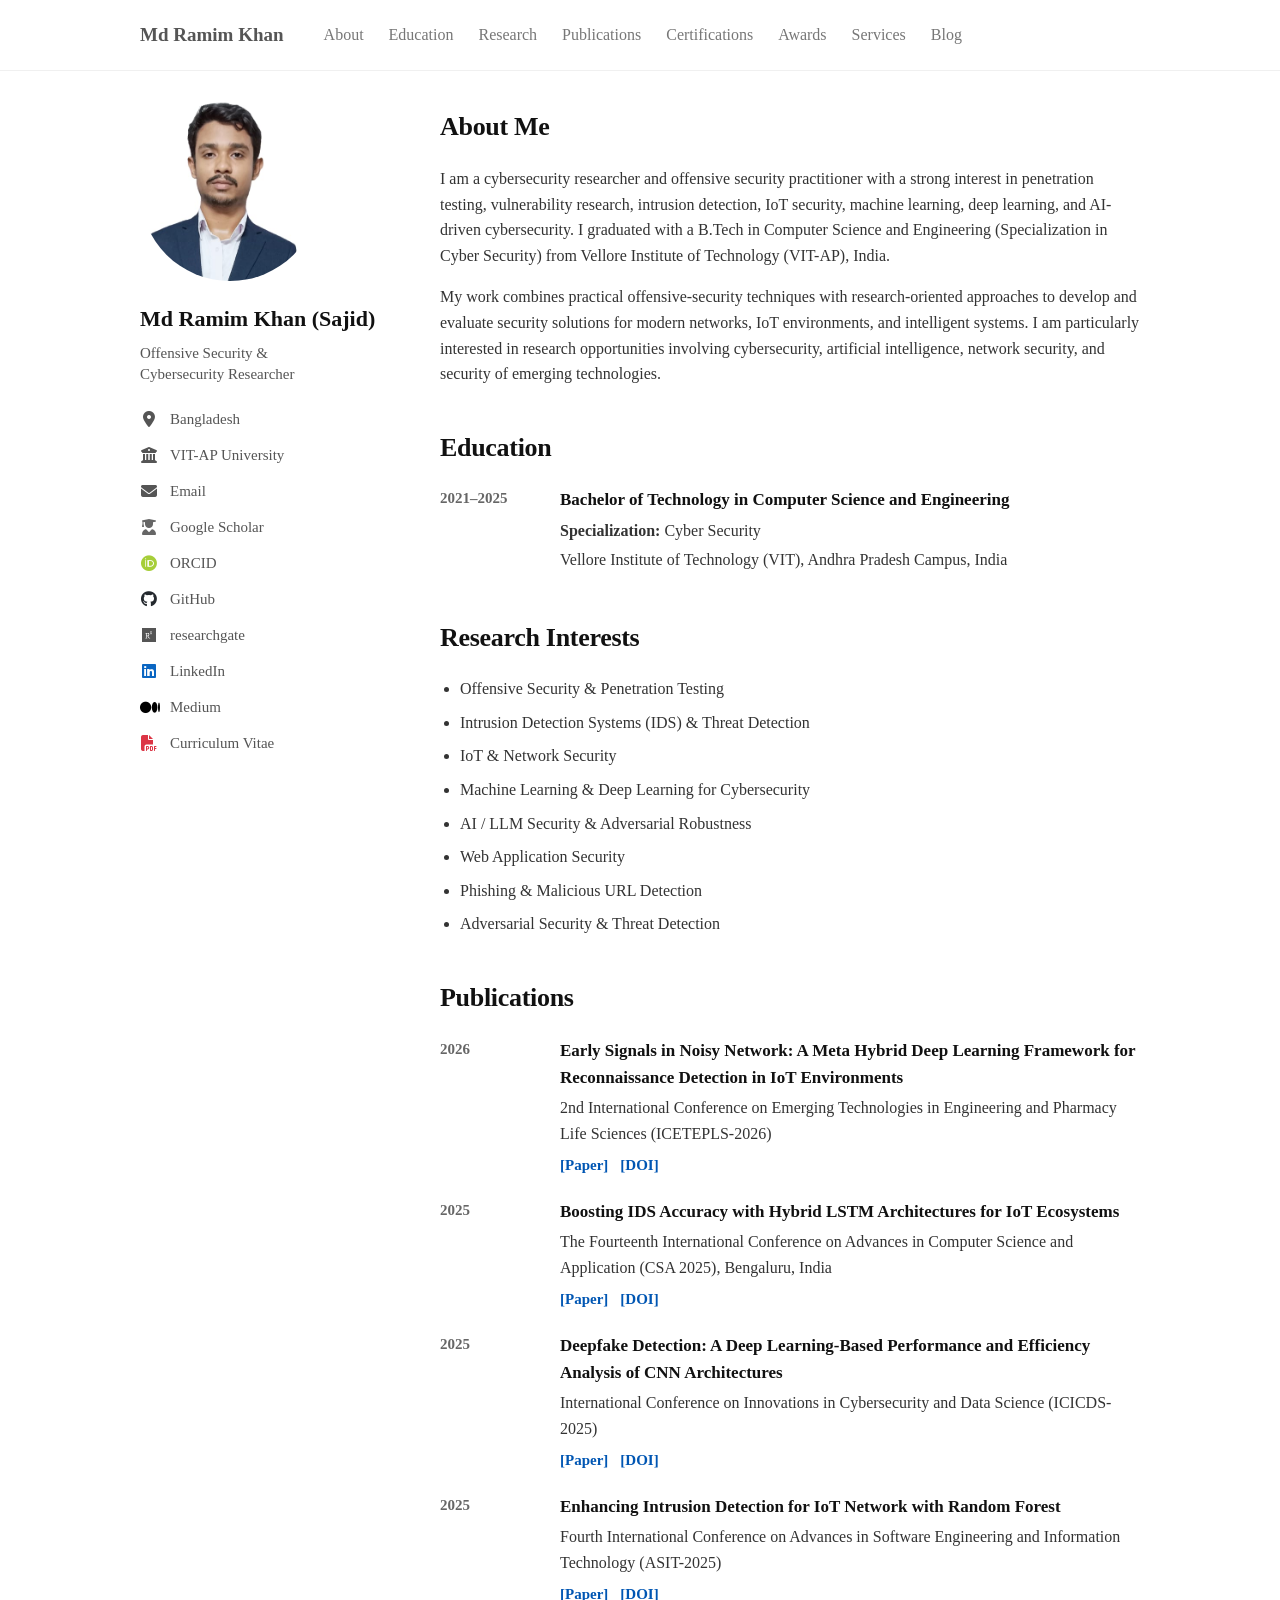
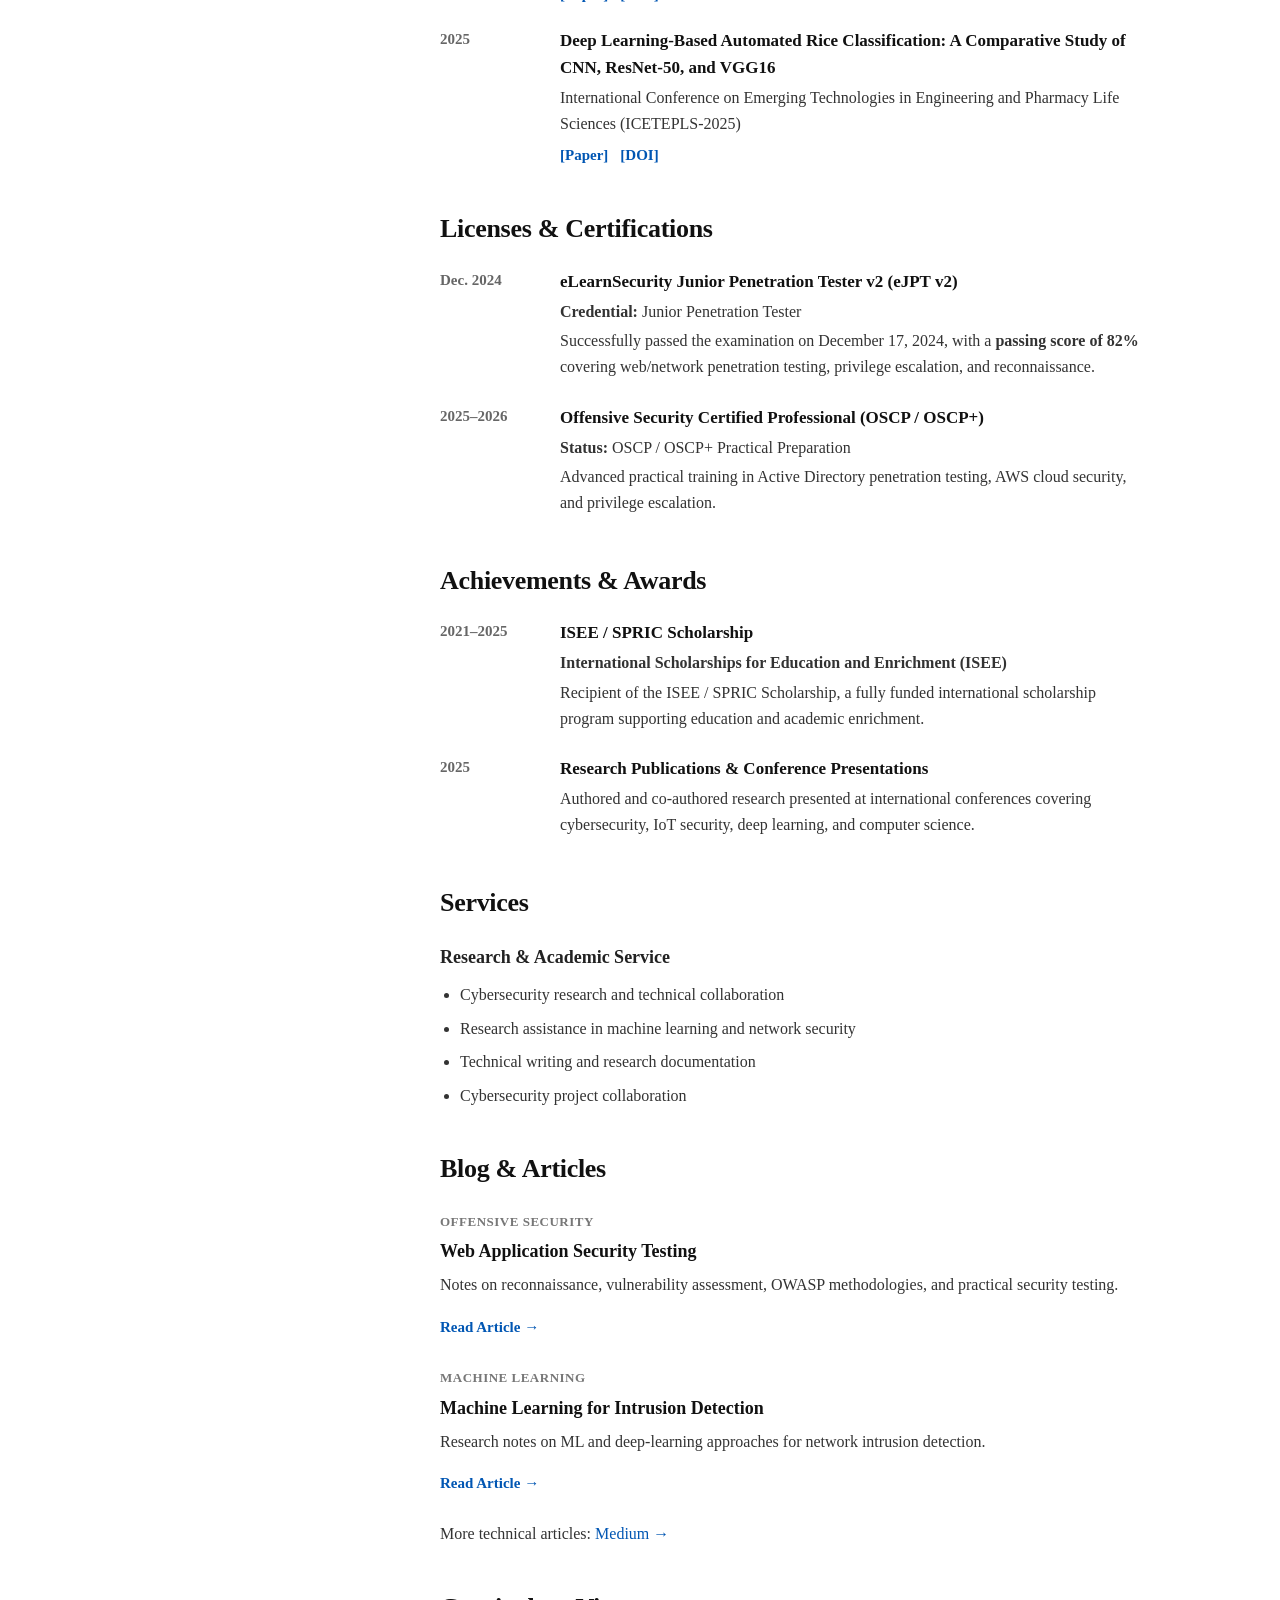
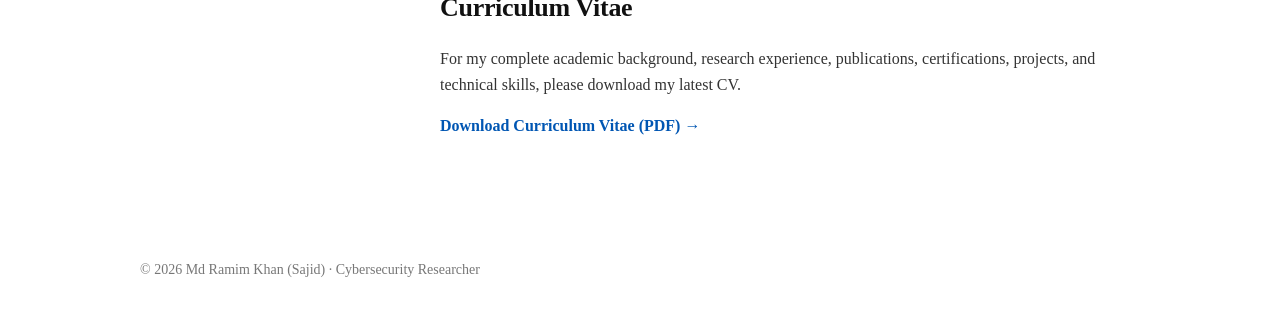
==== index.html @ a3989317 "Update index.html" ====
<!DOCTYPE html>
<html lang="en">
<head>
<meta charset="UTF-8">
<meta name="viewport" content="width=device-width, initial-scale=1.0">
<meta name="description" content="Academic portfolio of Md Ramim Khan (Sajid) - Cybersecurity and Offensive Security Researcher.">
<title>Md Ramim Khan | Cybersecurity Researcher</title>
<link rel="stylesheet" href="https://cdnjs.cloudflare.com/ajax/libs/font-awesome/6.5.2/css/all.min.css">
<link rel="stylesheet" href="styles.css">
</head>
<body>

<!-- Top Navigation Bar -->
<header class="topbar">
  <div class="nav-wrap">
    <a class="site-name" href="index.html">Md Ramim Khan</a>
    <nav>
      <a href="#about">About</a>
      <a href="#education">Education</a>
      <a href="#research">Research</a>
      <a href="#publications">Publications</a>
      <a href="#certifications">Certifications</a>
      <a href="#awards">Awards</a>
      <a href="#service">Services</a>
      <a href="blog.html">Blog</a>
    </nav>
  </div>
</header>

<div class="page-layout">

<!-- Left Sidebar / Profile Section -->
<aside class="sidebar">
  <img src="assets/profile.jpg" alt="Md Ramim Khan" class="profile-photo">
  <h2>Md Ramim Khan (Sajid)</h2>
  <p class="profile-title">Offensive Security &amp;<br>Cybersecurity Researcher</p>

  <div class="profile-links">
    <a href="https://maps.google.com/" target="_blank"><i class="fa-solid fa-location-dot"></i><span>Bangladesh</span></a>
    <a href="https://www.vitap.ac.in/" target="_blank"><i class="fa-solid fa-building-columns"></i><span>VIT-AP University</span></a>
    <a href="mailto:ramimkhanvit@gmail.com"><i class="fa-solid fa-envelope"></i><span>Email</span></a>
    <a href="https://scholar.google.com/citations?user=yuXn260AAAAJ&hl=en" target="_blank"><i class="fa-solid fa-user-graduate"></i><span>Google Scholar</span></a>
    <a href="https://orcid.org/" target="_blank"><i class="fa-brands fa-orcid"></i><span>ORCID</span></a>
    <a href="https://github.com/root-28" target="_blank"><i class="fa-brands fa-github"></i><span>GitHub</span></a>
    <a href="https://www.researchgate.net/" target="_blank"><i class="fa-brands fa-researchgate"></i><span>researchgate</span></a>
    <a href="https://www.linkedin.com/in/ramim-khan" target="_blank"><i class="fa-brands fa-linkedin"></i><span>LinkedIn</span></a>
    <a href="https://medium.com/@romimkhan5588" target="_blank"><i class="fa-brands fa-medium"></i><span>Medium</span></a>
    <a href="assets/CV.pdf" download><i class="fa-solid fa-file-pdf"></i><span>Curriculum Vitae</span></a>
  </div>
</aside>

<!-- Main Content Area -->
<main class="main-content">

<!-- About Section -->
<section id="about">
<h1>About Me</h1>
<p>I am a cybersecurity researcher and offensive security practitioner with a strong interest in penetration testing, vulnerability research, intrusion detection, IoT security, machine learning, deep learning, and AI-driven cybersecurity. I graduated with a B.Tech in Computer Science and Engineering (Specialization in Cyber Security) from Vellore Institute of Technology (VIT-AP), India.</p>

<p>My work combines practical offensive-security techniques with research-oriented approaches to develop and evaluate security solutions for modern networks, IoT environments, and intelligent systems. I am particularly interested in research opportunities involving cybersecurity, artificial intelligence, network security, and security of emerging technologies.</p>
</section>

<!-- Education Section -->
<section id="education">
<h1>Education</h1>
<article class="item-row">
  <div class="item-date">2021–2025</div>
  <div class="item-details">
    <h3>Bachelor of Technology in Computer Science and Engineering</h3>
    <p><strong>Specialization:</strong> Cyber Security</p>
    <p>Vellore Institute of Technology (VIT), Andhra Pradesh Campus, India</p>
  </div>
</article>
</section>

<!-- Research Interests Section -->
<section id="research">
<h1>Research Interests</h1>
<ul>
  <li>Offensive Security &amp; Penetration Testing</li>
  <li>Intrusion Detection Systems (IDS) &amp; Threat Detection</li>
  <li>IoT &amp; Network Security</li>
  <li>Machine Learning &amp; Deep Learning for Cybersecurity</li>
  <li>AI / LLM Security &amp; Adversarial Robustness</li>
  <li>Web Application Security</li>
  <li>Phishing &amp; Malicious URL Detection</li>
  <li>Adversarial Security &amp; Threat Detection</li>
</ul>
</section>

<!-- Publications Section -->
<section id="publications">
<h1>Publications</h1>

<article class="item-row">
  <div class="item-date">2026</div>
  <div class="item-details">
    <h3>Early Signals in Noisy Network: A Meta Hybrid Deep Learning Framework for Reconnaissance Detection in IoT Environments</h3>
    <p>2nd International Conference on Emerging Technologies in Engineering and Pharmacy Life Sciences (ICETEPLS-2026)</p>
    <div class="publication-links"><a href="#" target="_blank">[Paper]</a><a href="#" target="_blank">[DOI]</a></div>
  </div>
</article>

<article class="item-row">
  <div class="item-date">2025</div>
  <div class="item-details">
    <h3>Boosting IDS Accuracy with Hybrid LSTM Architectures for IoT Ecosystems</h3>
    <p>The Fourteenth International Conference on Advances in Computer Science and Application (CSA 2025), Bengaluru, India</p>
    <div class="publication-links"><a href="#" target="_blank">[Paper]</a><a href="#" target="_blank">[DOI]</a></div>
  </div>
</article>

<article class="item-row">
  <div class="item-date">2025</div>
  <div class="item-details">
    <h3>Deepfake Detection: A Deep Learning-Based Performance and Efficiency Analysis of CNN Architectures</h3>
    <p>International Conference on Innovations in Cybersecurity and Data Science (ICICDS-2025)</p>
    <div class="publication-links"><a href="#" target="_blank">[Paper]</a><a href="#" target="_blank">[DOI]</a></div>
  </div>
</article>

<article class="item-row">
  <div class="item-date">2025</div>
  <div class="item-details">
    <h3>Enhancing Intrusion Detection for IoT Network with Random Forest</h3>
    <p>Fourth International Conference on Advances in Software Engineering and Information Technology (ASIT-2025)</p>
    <div class="publication-links"><a href="#" target="_blank">[Paper]</a><a href="#" target="_blank">[DOI]</a></div>
  </div>
</article>

<article class="item-row">
  <div class="item-date">2025</div>
  <div class="item-details">
    <h3>Deep Learning-Based Automated Rice Classification: A Comparative Study of CNN, ResNet-50, and VGG16</h3>
    <p>International Conference on Emerging Technologies in Engineering and Pharmacy Life Sciences (ICETEPLS-2025)</p>
    <div class="publication-links"><a href="#" target="_blank">[Paper]</a><a href="#" target="_blank">[DOI]</a></div>
  </div>
</article>
</section>

<!-- Certifications Section -->
<section id="certifications">
<h1>Licenses &amp; Certifications</h1>

<article class="item-row">
  <div class="item-date">Dec. 2024</div>
  <div class="item-details">
    <h3>eLearnSecurity Junior Penetration Tester v2 (eJPT v2)</h3>
    <p><strong>Credential:</strong> Junior Penetration Tester</p>
    <p>Successfully passed the examination on December 17, 2024, with a <strong>passing score of 82%</strong> covering web/network penetration testing, privilege escalation, and reconnaissance.</p>
  </div>
</article>

<article class="item-row">
  <div class="item-date">2025–2026</div>
  <div class="item-details">
    <h3>Offensive Security Certified Professional (OSCP / OSCP+)</h3>
    <p><strong>Status:</strong> OSCP / OSCP+ Practical Preparation</p>
    <p>Advanced practical training in Active Directory penetration testing, AWS cloud security, and privilege escalation.</p>
  </div>
</article>
</section>

<!-- Awards & Achievements Section -->
<section id="awards">
<h1>Achievements &amp; Awards</h1>

<article class="item-row">
  <div class="item-date">2021–2025</div>
  <div class="item-details">
    <h3>ISEE / SPRIC Scholarship</h3>
    <p><strong>International Scholarships for Education and Enrichment (ISEE)</strong></p>
    <p>Recipient of the ISEE / SPRIC Scholarship, a fully funded international scholarship program supporting education and academic enrichment.</p>
  </div>
</article>

<article class="item-row">
  <div class="item-date">2025</div>
  <div class="item-details">
    <h3>Research Publications &amp; Conference Presentations</h3>
    <p>Authored and co-authored research presented at international conferences covering cybersecurity, IoT security, deep learning, and computer science.</p>
  </div>
</article>
</section>

<!-- Services Section -->
<section id="service">
<h1>Services</h1>
<h2 class="subheading">Research &amp; Academic Service</h2>
<ul>
  <li>Cybersecurity research and technical collaboration</li>
  <li>Research assistance in machine learning and network security</li>
  <li>Technical writing and research documentation</li>
  <li>Cybersecurity project collaboration</li>
</ul>
</section>

<!-- Blog Section -->
<section id="blog">
<h1>Blog &amp; Articles</h1>
<div class="blog-item">
  <span>OFFENSIVE SECURITY</span>
  <h3>Web Application Security Testing</h3>
  <p>Notes on reconnaissance, vulnerability assessment, OWASP methodologies, and practical security testing.</p>
  <a href="blog.html">Read Article →</a>
</div>
<div class="blog-item">
  <span>MACHINE LEARNING</span>
  <h3>Machine Learning for Intrusion Detection</h3>
  <p>Research notes on ML and deep-learning approaches for network intrusion detection.</p>
  <a href="blog.html">Read Article →</a>
</div>
<p style="margin-top: 10px;">More technical articles: <a href="https://medium.com/@romimkhan5588" target="_blank" style="color: #0056b3 !important;">Medium →</a></p>
</section>

<!-- CV Section -->
<section id="cv">
<h1>Curriculum Vitae</h1>
<p>For my complete academic background, research experience, publications, certifications, projects, and technical skills, please download my latest CV.</p>
<p><a href="assets/CV.pdf" download style="color: #0056b3 !important; font-weight: 700;">Download Curriculum Vitae (PDF) →</a></p>
</section>

</main>
</div>

<footer>© 2026 Md Ramim Khan (Sajid) · Cybersecurity Researcher</footer>

</body>
</html>
---- styles.css ----
* {
    box-sizing: border-box;
    margin: 0;
    padding: 0;
}

body {
    font-family: "Times New Roman", Times, serif;
    font-size: 16px;
    color: #222222;
    background-color: #ffffff;
    line-height: 1.6;
}

/* Remove underlines globally */
a, a:hover, a:visited, a:active {
    text-decoration: none !important;
}

/* Top Navigation Bar */
.topbar {
    background-color: #ffffff;
    position: sticky;
    top: 0;
    z-index: 1000;
    padding: 20px 0;
    border-bottom: 1px solid #f0f0f0;
}

.nav-wrap {
    max-width: 1050px;
    margin: 0 auto;
    padding: 0 25px;
    display: flex;
    align-items: center;
    gap: 40px;
}

.site-name {
    font-size: 19px;
    font-weight: 700;
    color: #555555 !important;
}

nav {
    display: flex;
    gap: 25px;
}

nav a {
    font-size: 16px;
    color: #777777 !important;
    transition: color 0.2s ease;
}

nav a:hover, nav a.active-nav {
    color: #111111 !important;
    font-weight: bold;
}

/* Main Page Layout */
.page-layout {
    max-width: 1050px;
    margin: 30px auto 60px auto;
    padding: 0 25px;
    display: grid;
    grid-template-columns: 240px 1fr;
    gap: 60px;
}

/* Sidebar / Profile Section */
.sidebar {
    display: flex;
    flex-direction: column;
    align-items: flex-start;
}

.profile-photo {
    width: 180px;
    height: 180px;
    border-radius: 50%;
    object-fit: cover;
    margin-bottom: 20px;
}

.sidebar h2 {
    font-size: 22px;
    font-weight: 700;
    color: #111111;
    margin-bottom: 6px;
}

.profile-title {
    font-size: 15px;
    color: #555555;
    line-height: 1.4;
    margin-bottom: 22px;
}

/* Left Sidebar Links with Icons */
.profile-links {
    display: flex;
    flex-direction: column;
    gap: 12px;
    width: 100%;
}

.profile-links a {
    font-size: 15px;
    display: flex;
    align-items: center;
    gap: 12px;
    color: #555555 !important;
    transition: color 0.2s ease;
}

.profile-links a:hover {
    color: #000000 !important;
}

.profile-links i {
    font-size: 16px;
    width: 18px;
    text-align: center;
}

/* Specific Icon Accent Colors */
.profile-links i.fa-location-dot,
.profile-links i.fa-building-columns,
.profile-links i.fa-envelope {
    color: #555555;
}

.profile-links i.fa-user-graduate {
    color: #666666;
}

.profile-links i.fa-orcid {
    color: #a6ce39;
}

.profile-links i.fa-github {
    color: #24292e;
}

.profile-links i.fa-facebook {
    color: #1877f2;
}

.profile-links i.fa-linkedin {
    color: #0a66c2;
}

.profile-links i.fa-medium {
    color: #000000;
}

.profile-links i.fa-file-pdf {
    color: #dc3545;
}

/* Main Content Area */
.main-content {
    padding-top: 5px;
}

.main-content section {
    margin-bottom: 40px;
}

p {
    color: #333333;
    margin-bottom: 16px;
    font-size: 16px;
}

h1 {
    font-size: 26px;
    font-weight: 700;
    color: #111111;
    margin-bottom: 18px;
    letter-spacing: -0.3px;
}

h2.subheading {
    font-size: 18px;
    font-weight: 700;
    color: #222222;
    margin: 20px 0 10px 0;
}

/* Bulleted Lists */
ul {
    list-style-type: disc;
    padding-left: 20px;
    margin-bottom: 20px;
}

li {
    color: #333333;
    margin-bottom: 8px;
    font-size: 16px;
}

/* Grid Items for Education, Publications, Awards, etc. */
.item-row {
    display: grid;
    grid-template-columns: 100px 1fr;
    gap: 20px;
    margin-bottom: 20px;
}

.item-date {
    font-size: 15px;
    font-weight: 700;
    color: #666666;
}

.item-details h3 {
    font-size: 17px;
    font-weight: 700;
    color: #111111;
    margin-bottom: 4px;
}

.item-details p {
    margin-bottom: 4px;
}

.publication-links {
    margin-top: 6px;
}

.publication-links a {
    font-size: 15px;
    color: #0056b3 !important;
    margin-right: 12px;
    font-weight: 600;
}

/* Blog Previews */
.blog-item {
    margin-bottom: 25px;
}

.blog-item span {
    font-size: 13px;
    font-weight: 700;
    color: #777777;
    letter-spacing: 0.5px;
}

.blog-item h3 {
    font-size: 18px;
    font-weight: 700;
    color: #111111;
    margin: 4px 0 6px 0;
}

.blog-item a {
    color: #0056b3 !important;
    font-size: 15px;
    font-weight: 600;
}

/* Footer */
footer {
    max-width: 1050px;
    margin: 0 auto;
    padding: 20px 25px 40px 25px;
    font-size: 14px;
    color: #777777;
}

/* Responsive */
@media (max-width: 768px) {
    .page-layout {
        grid-template-columns: 1fr;
        gap: 30px;
    }
    .nav-wrap {
        flex-direction: column;
        align-items: flex-start;
        gap: 15px;
    }
    .profile-photo {
        width: 140px;
        height: 140px;
    }
}
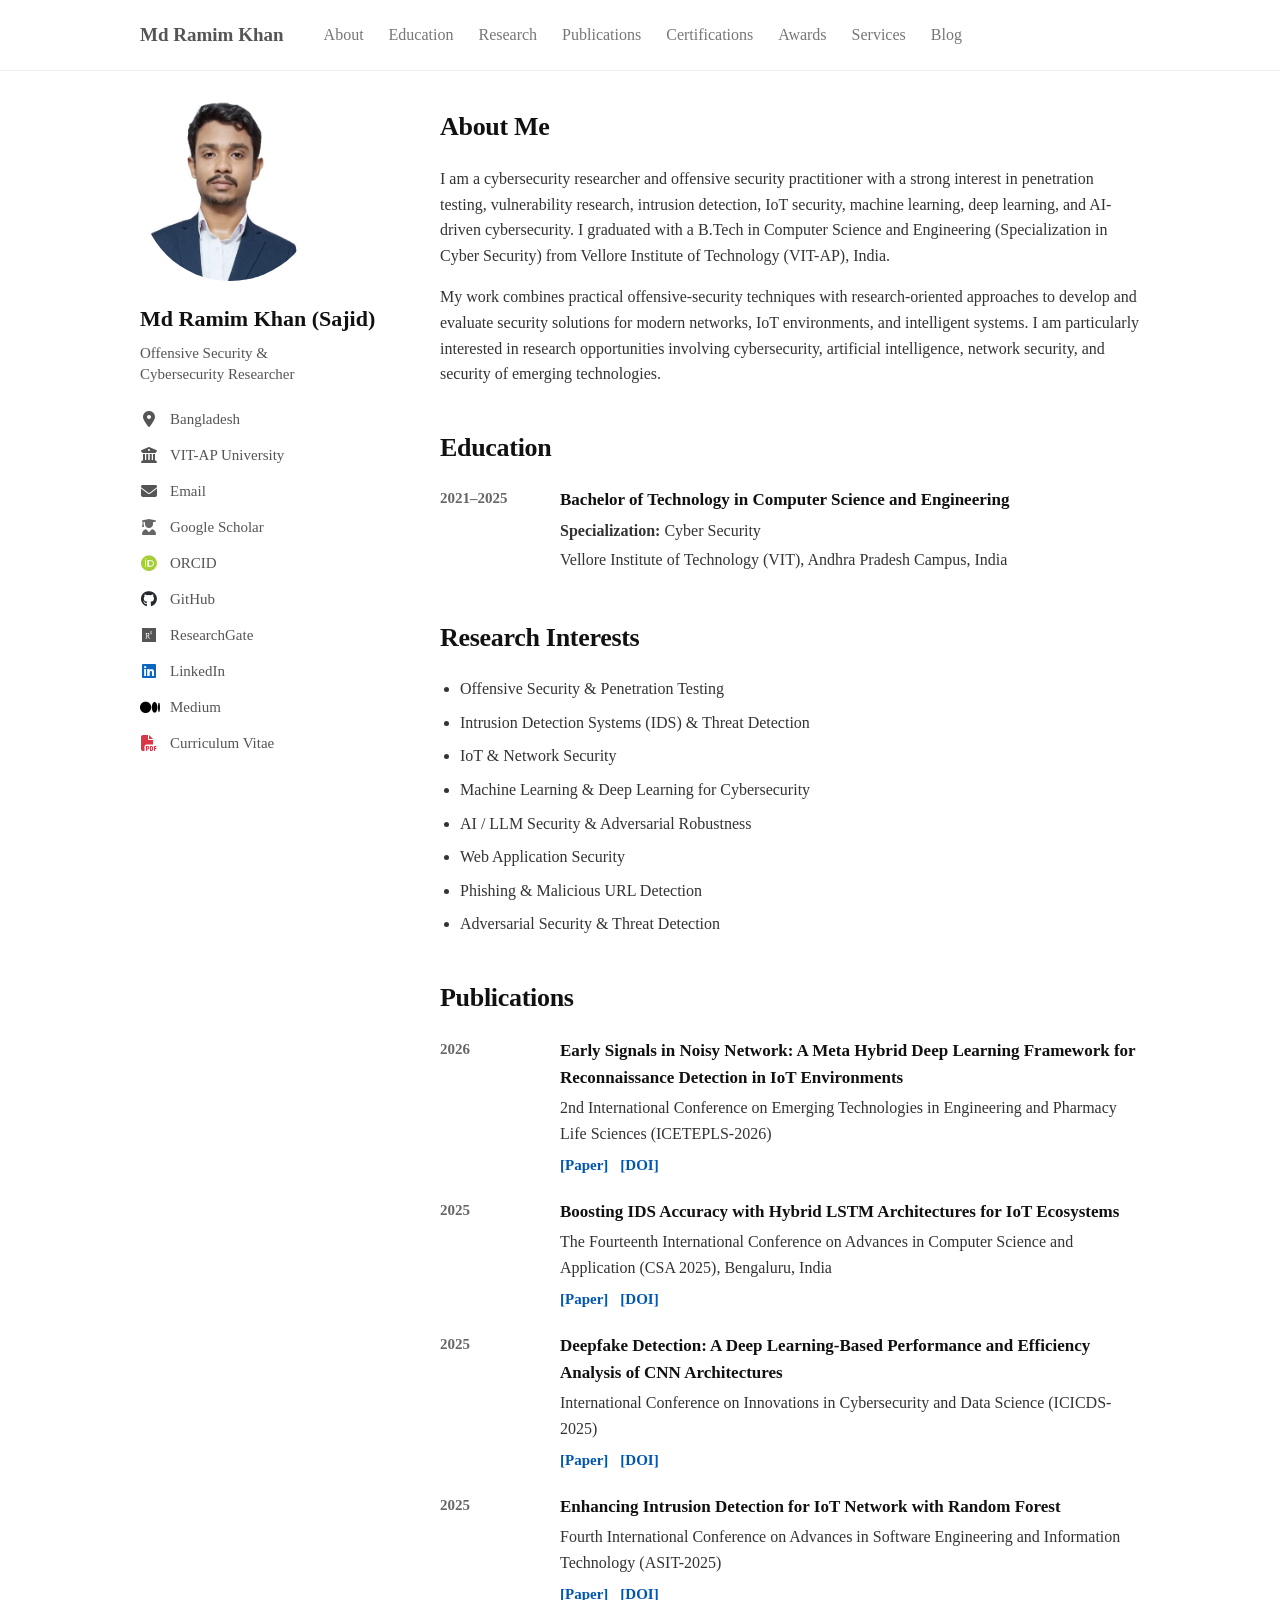
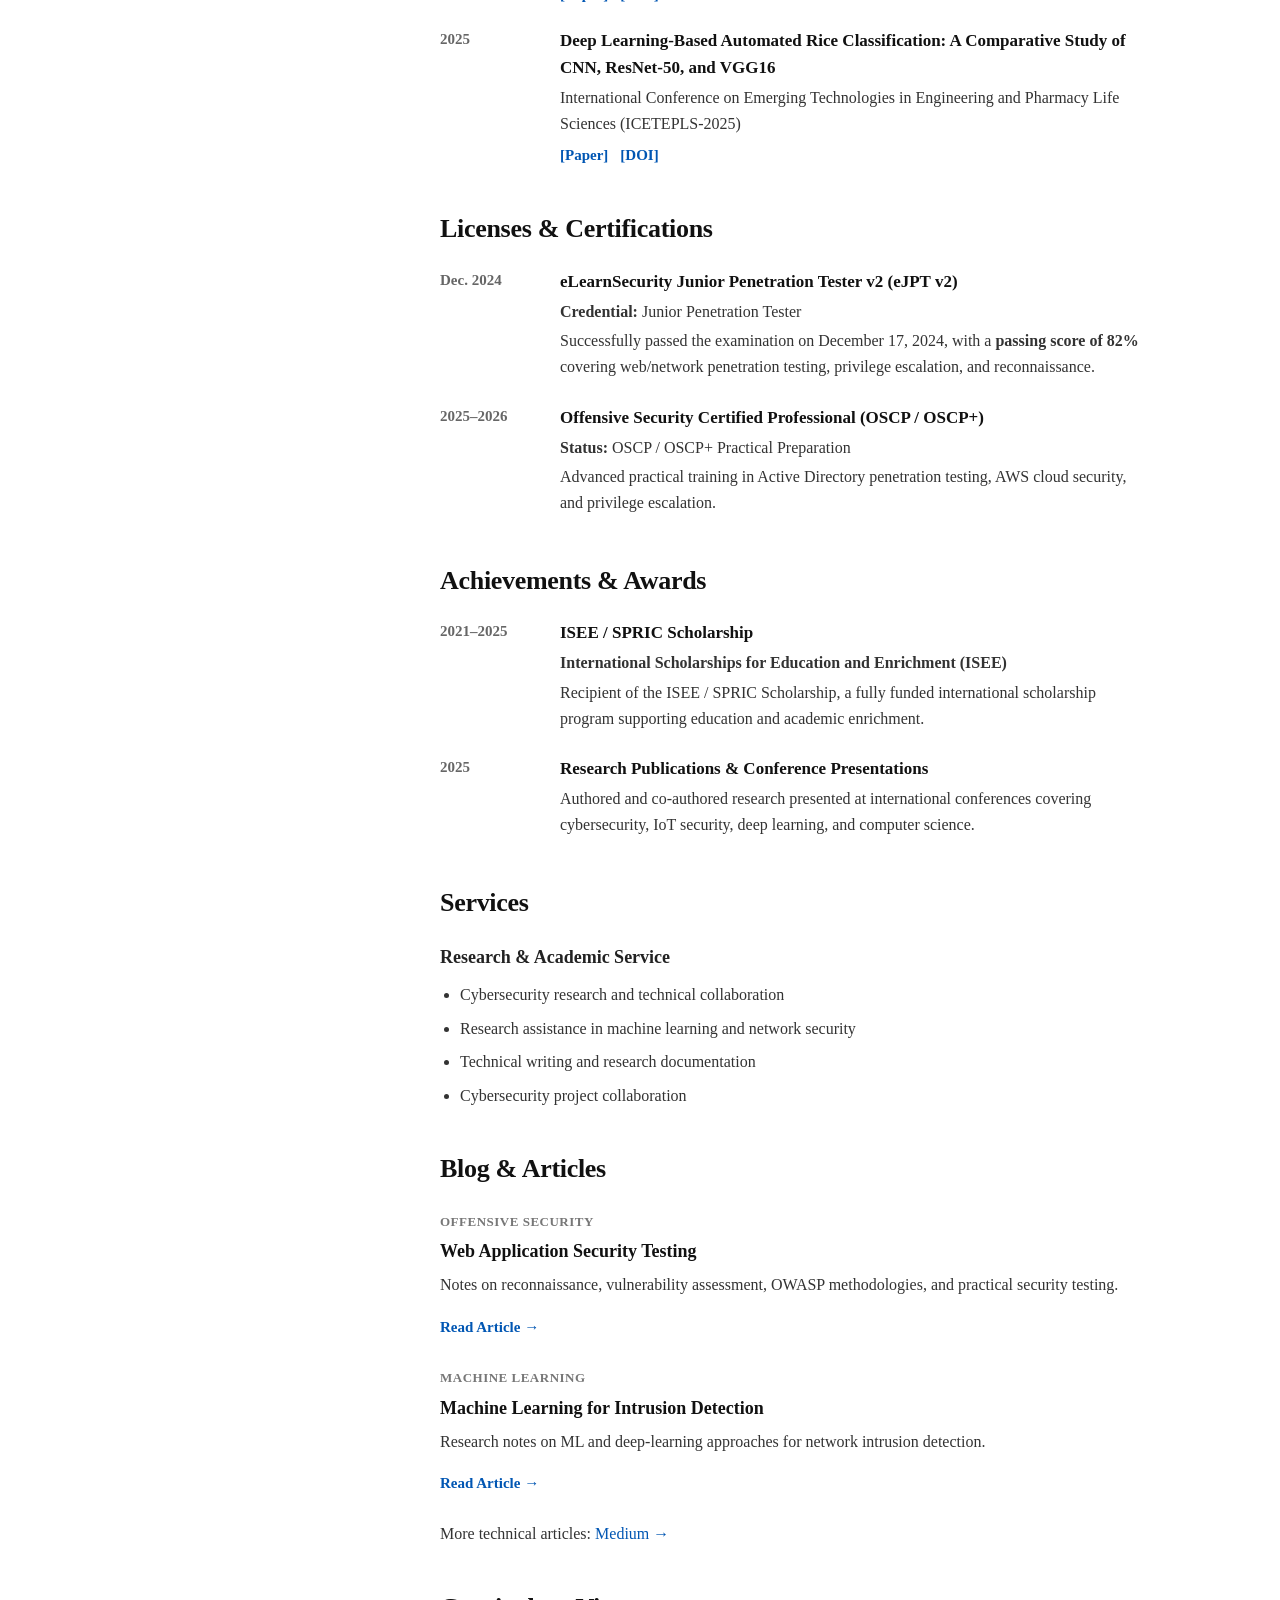
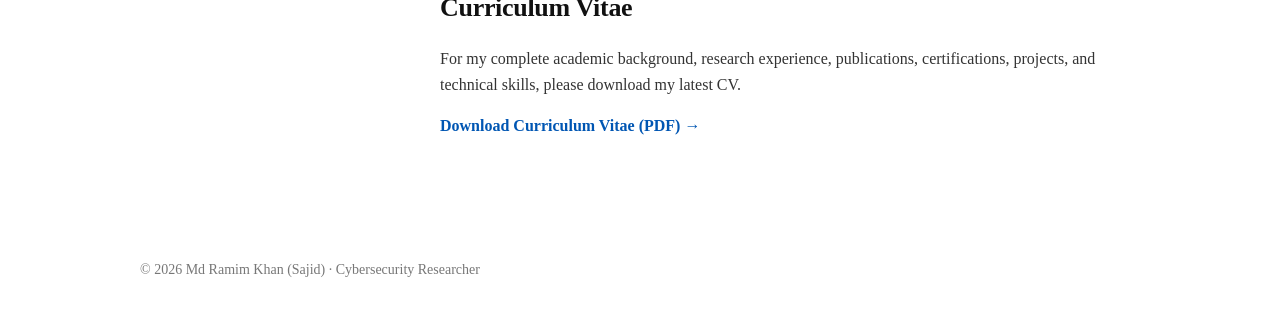
==== commit 55661cfc: "Update index.html" ====
--- a/index.html
+++ b/index.html
@@ -42,7 +42,7 @@
     <a href="https://scholar.google.com/citations?user=yuXn260AAAAJ&hl=en" target="_blank"><i class="fa-solid fa-user-graduate"></i><span>Google Scholar</span></a>
     <a href="https://orcid.org/" target="_blank"><i class="fa-brands fa-orcid"></i><span>ORCID</span></a>
     <a href="https://github.com/root-28" target="_blank"><i class="fa-brands fa-github"></i><span>GitHub</span></a>
-    <a href="https://www.researchgate.net/" target="_blank"><i class="fa-brands fa-researchgate"></i><span>researchgate</span></a>
+    <a href="https://www.researchgate.net/profile/Md-Ramim-Khan" target="_blank" rel="noopener noreferrer"><i class="fa-brands fa-researchgate"></i><span>ResearchGate</span></a>
     <a href="https://www.linkedin.com/in/ramim-khan" target="_blank"><i class="fa-brands fa-linkedin"></i><span>LinkedIn</span></a>
     <a href="https://medium.com/@romimkhan5588" target="_blank"><i class="fa-brands fa-medium"></i><span>Medium</span></a>
     <a href="assets/CV.pdf" download><i class="fa-solid fa-file-pdf"></i><span>Curriculum Vitae</span></a>
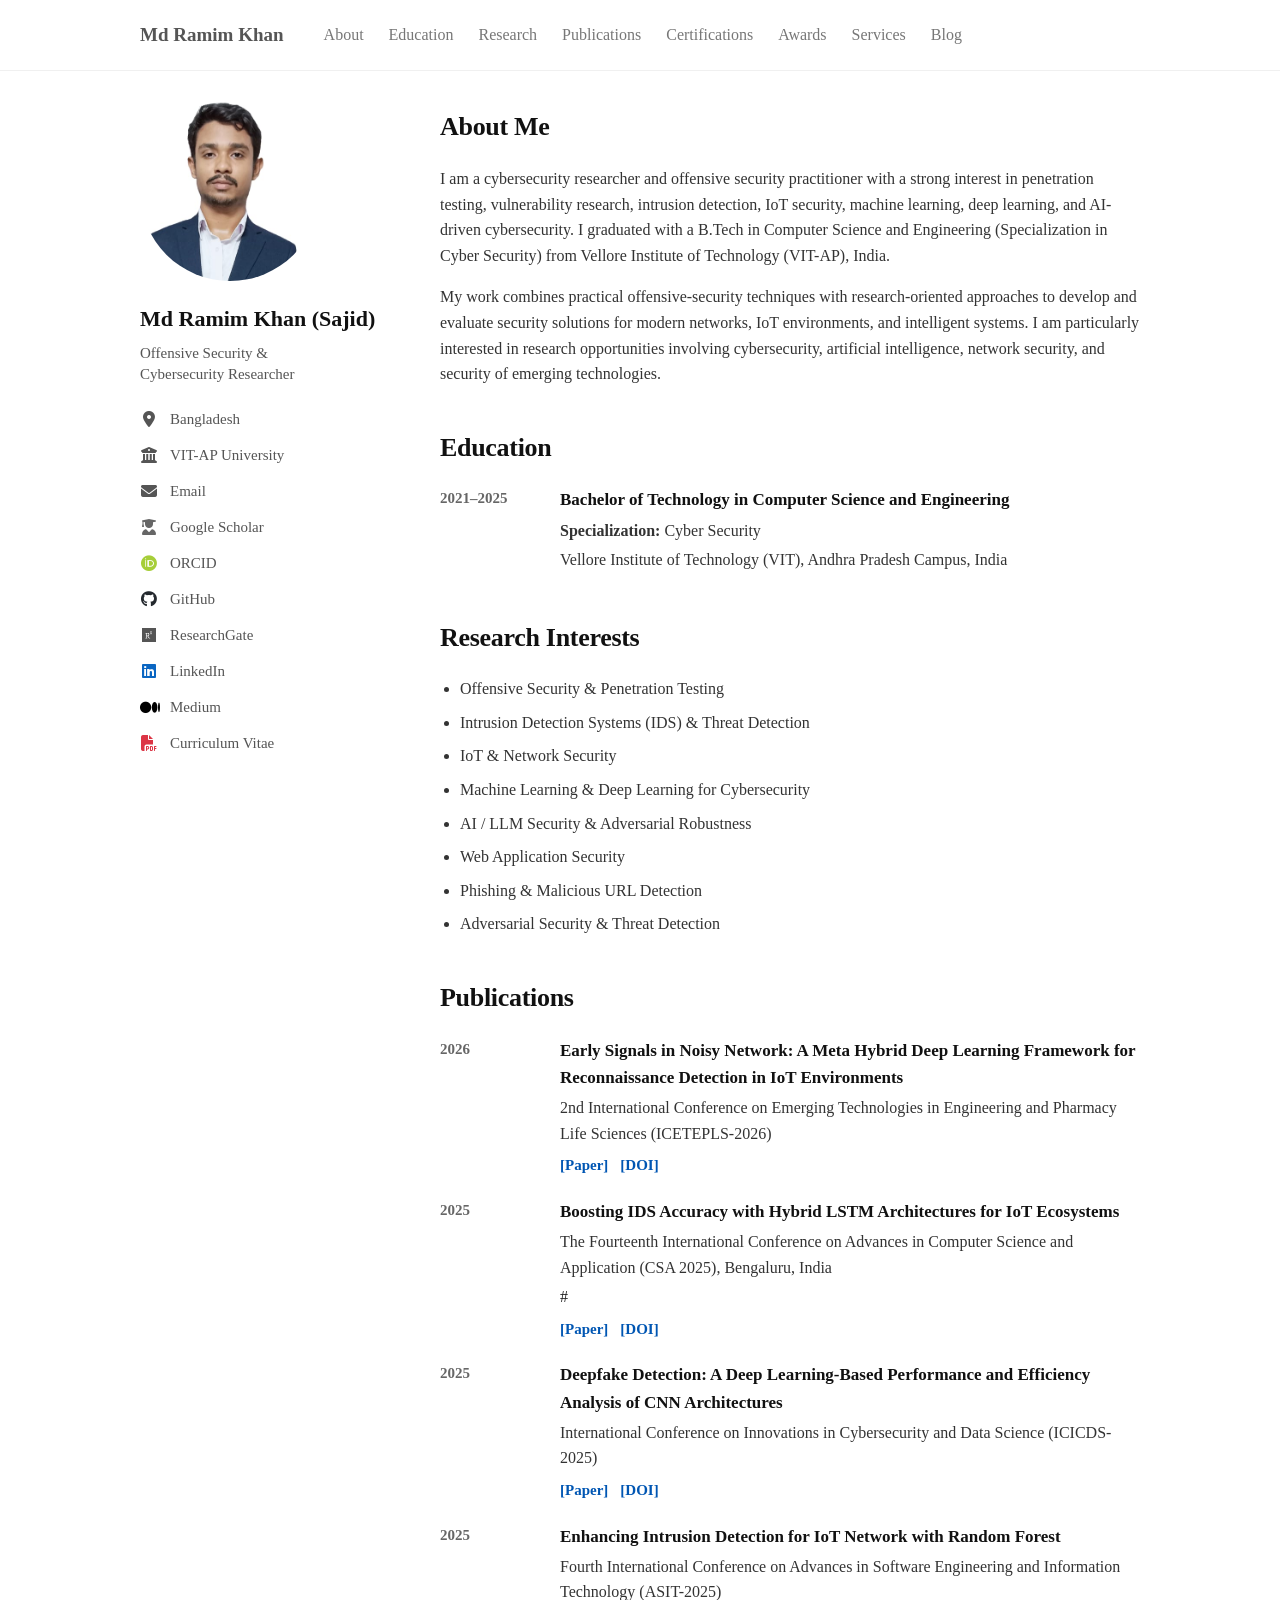
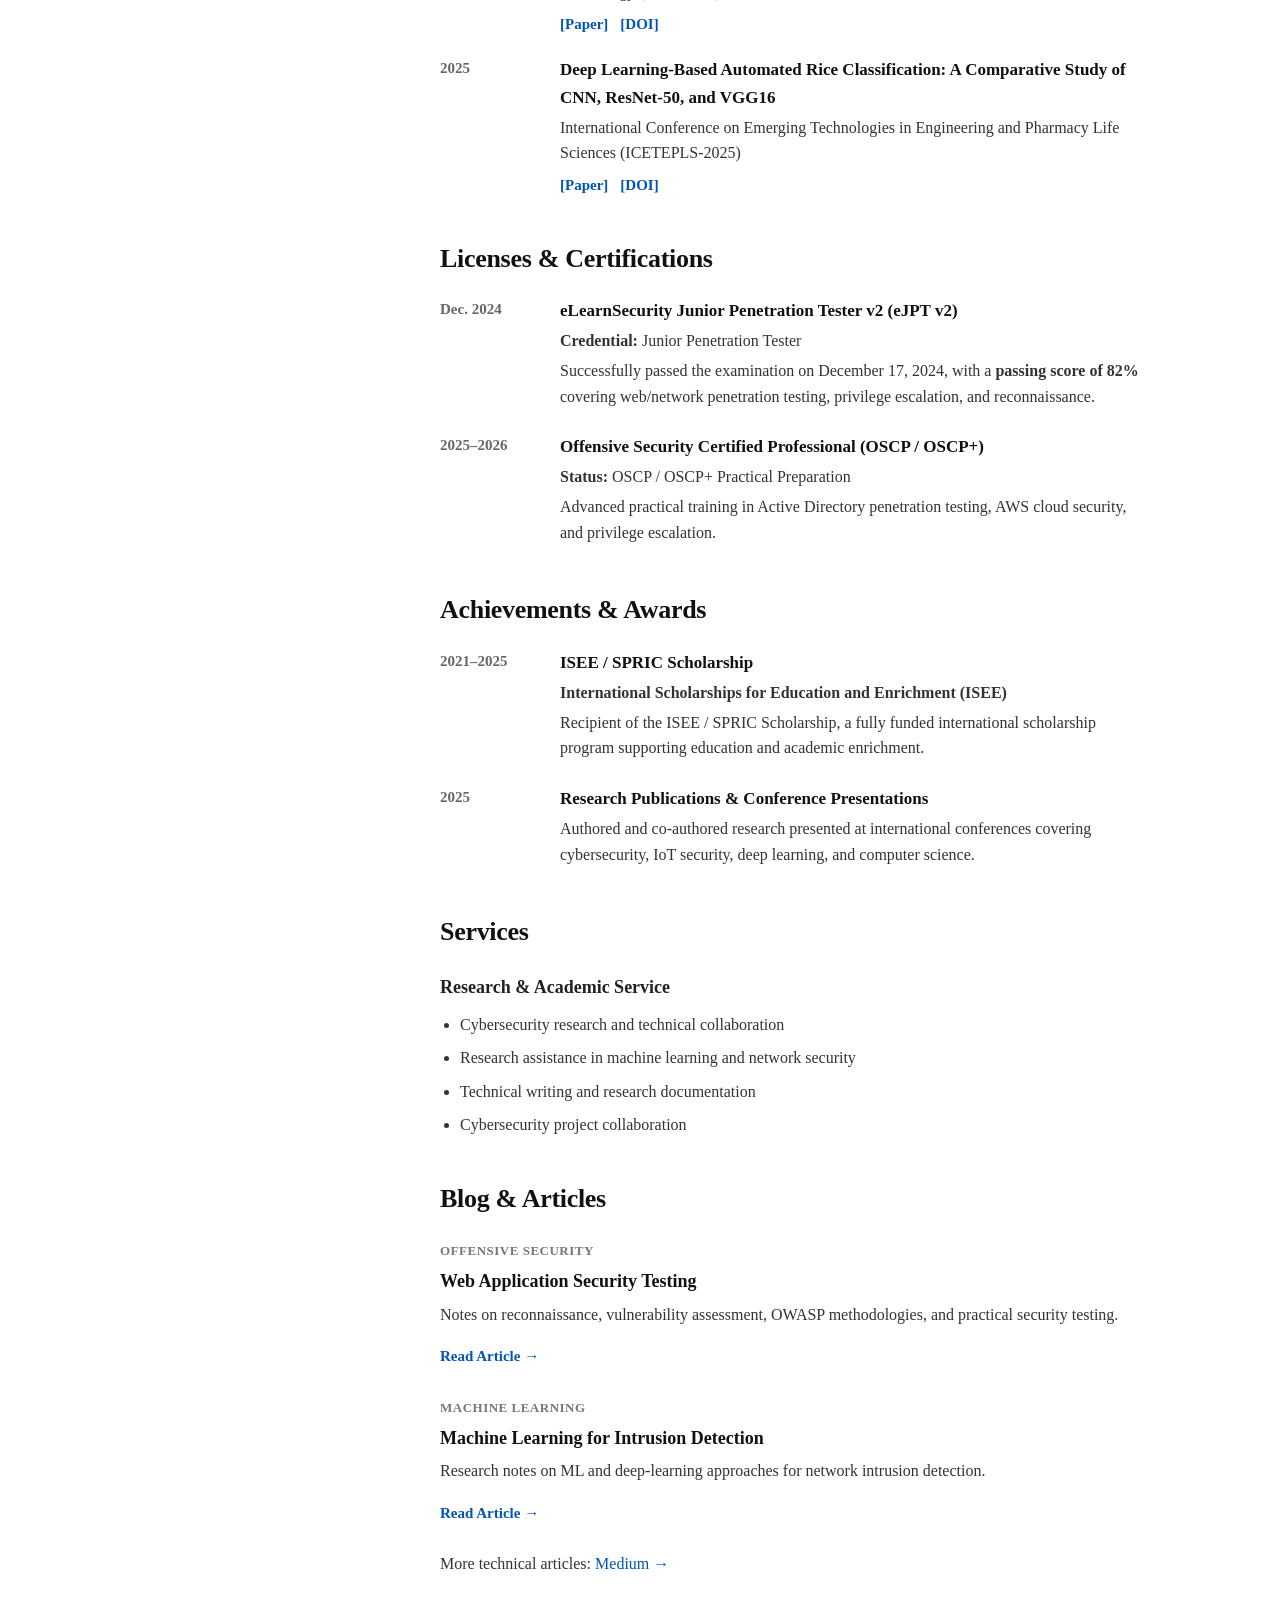
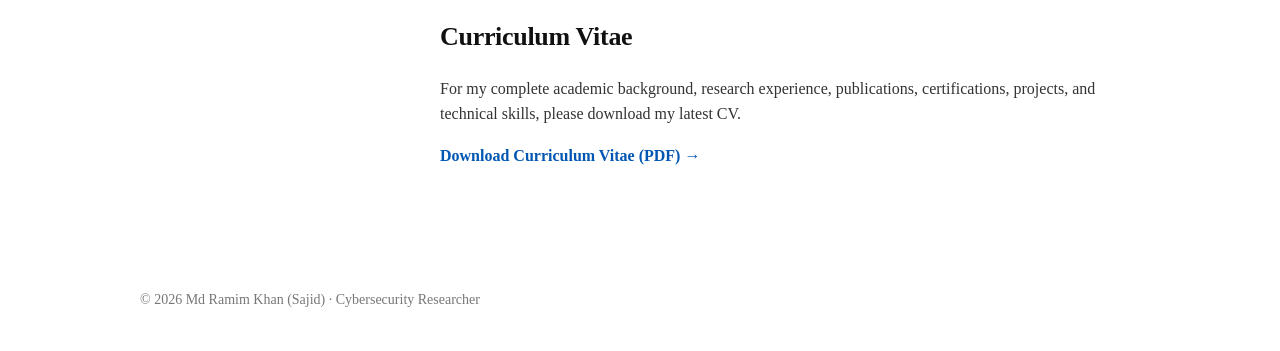
==== commit 3571d907: "Update index.html" ====
--- a/index.html
+++ b/index.html
@@ -106,7 +106,7 @@
   <div class="item-details">
     <h3>Boosting IDS Accuracy with Hybrid LSTM Architectures for IoT Ecosystems</h3>
     <p>The Fourteenth International Conference on Advances in Computer Science and Application (CSA 2025), Bengaluru, India</p>
-    <div class="publication-links"><a href="#" target="_blank">[Paper]</a><a href="#" target="_blank">[DOI]</a></div>
+    #<div class="publication-links"><a href="#" target="_blank">[Paper]</a><a href="#" target="_blank">[DOI]</a></div>
   </div>
 </article>
 
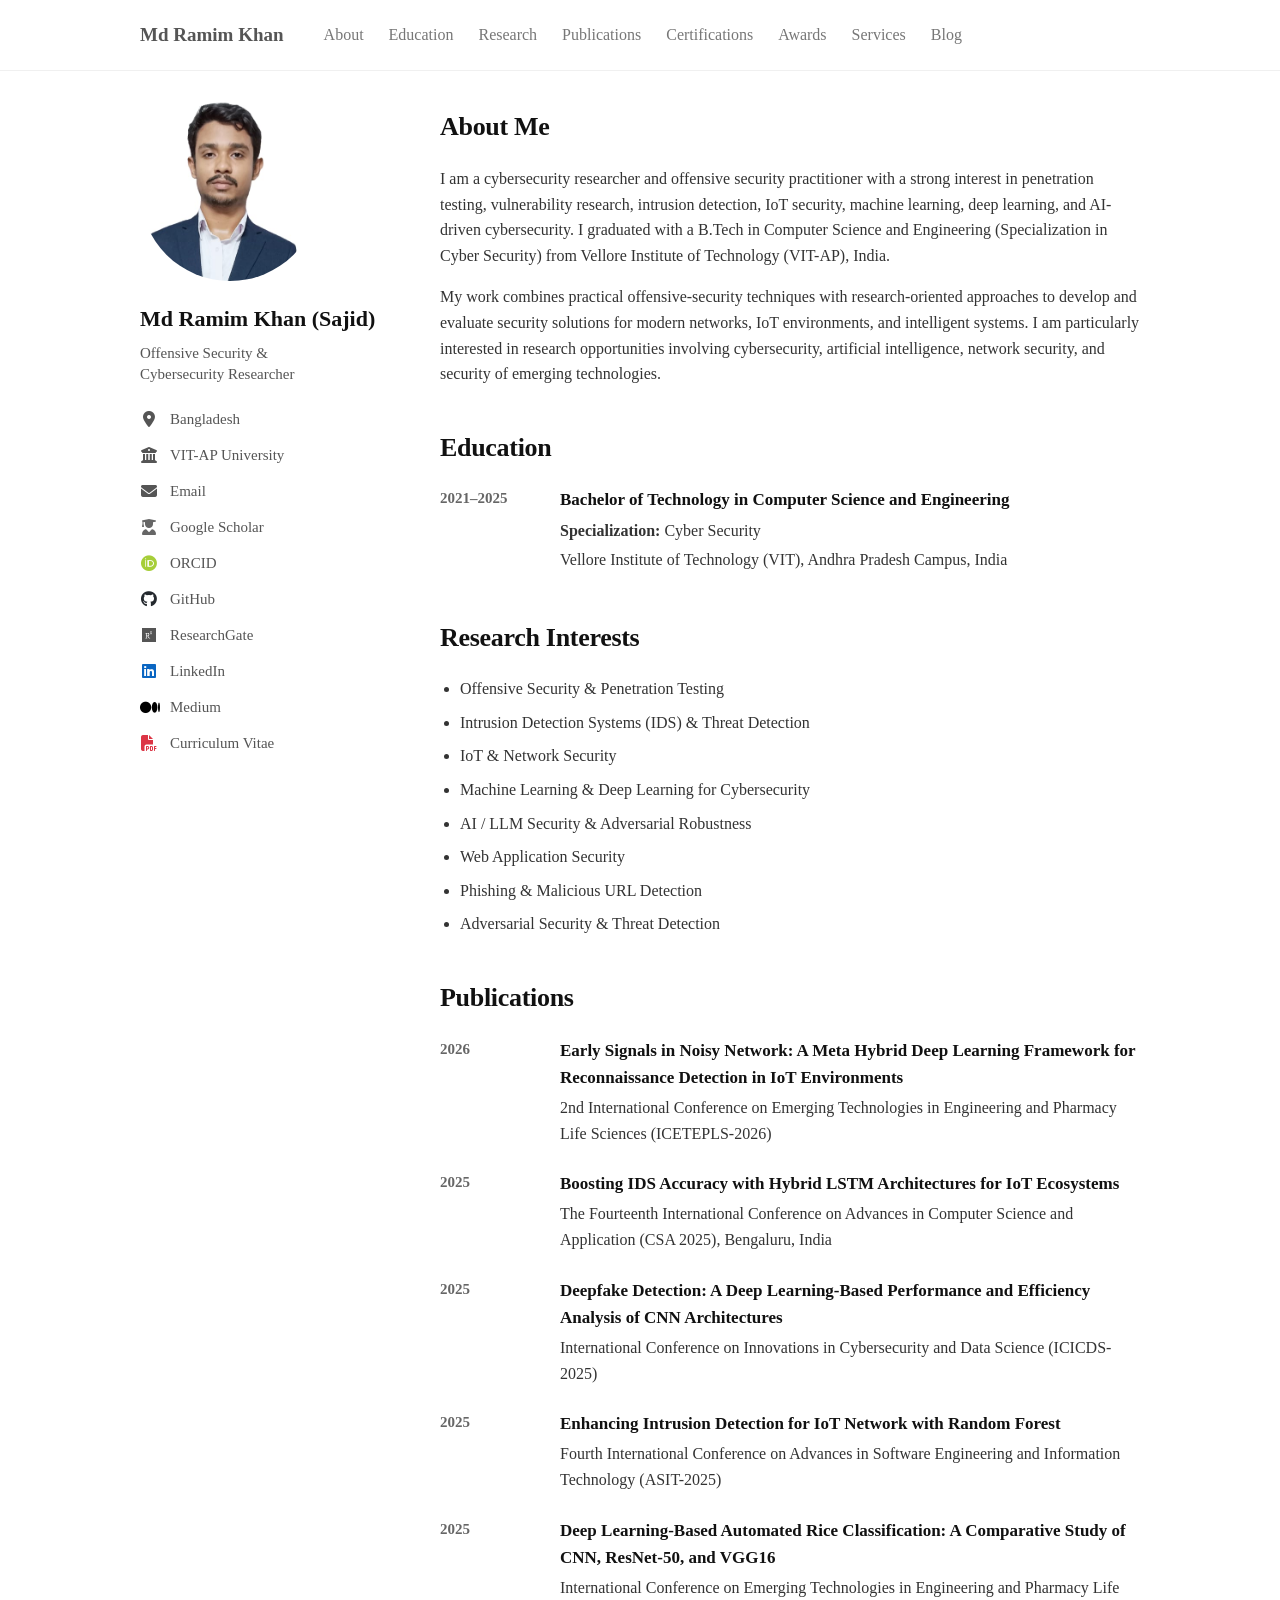
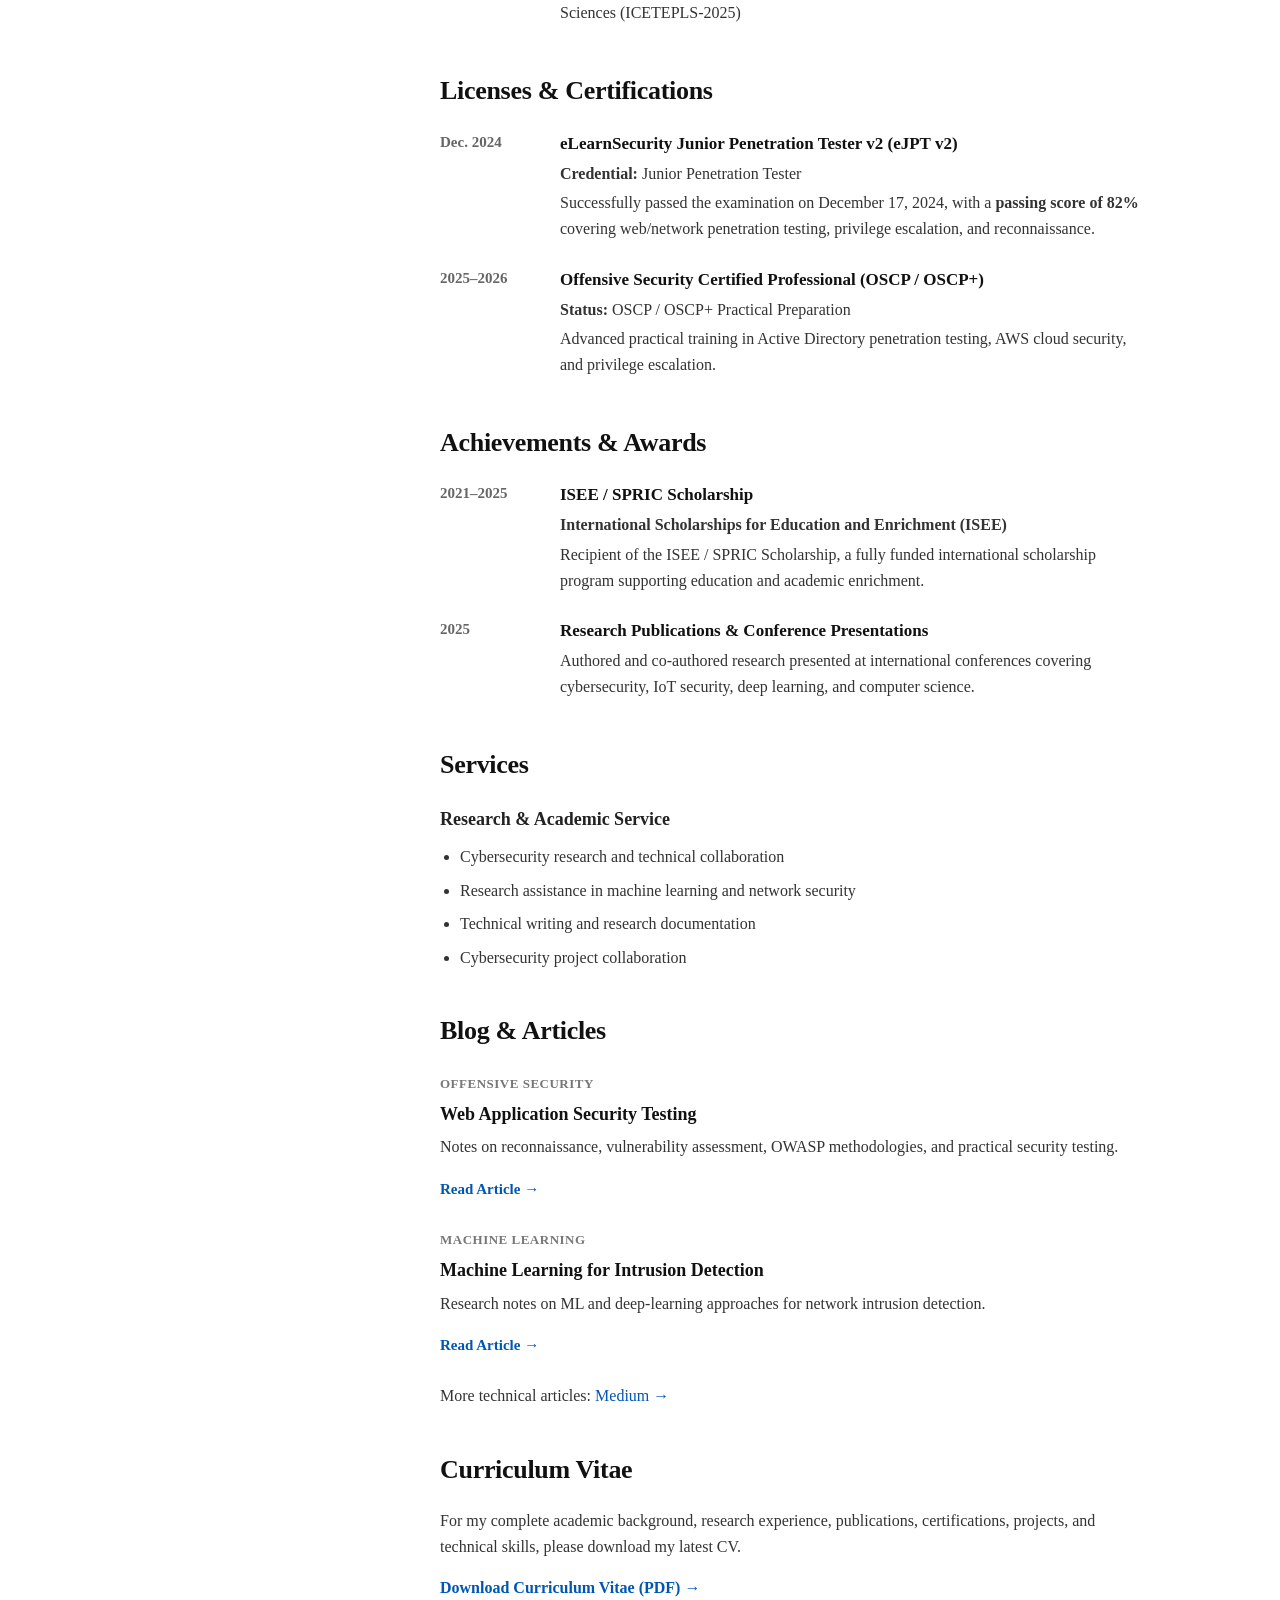
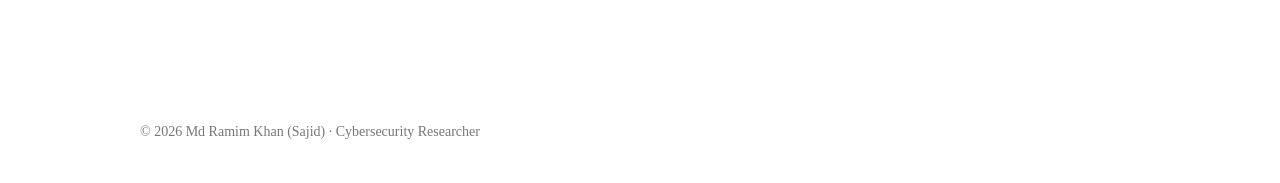
==== commit 31888e7e: "Update index.html" ====
--- a/index.html
+++ b/index.html
@@ -97,7 +97,6 @@
   <div class="item-details">
     <h3>Early Signals in Noisy Network: A Meta Hybrid Deep Learning Framework for Reconnaissance Detection in IoT Environments</h3>
     <p>2nd International Conference on Emerging Technologies in Engineering and Pharmacy Life Sciences (ICETEPLS-2026)</p>
-    <div class="publication-links"><a href="#" target="_blank">[Paper]</a><a href="#" target="_blank">[DOI]</a></div>
   </div>
 </article>
 
@@ -106,8 +105,6 @@
   <div class="item-details">
     <h3>Boosting IDS Accuracy with Hybrid LSTM Architectures for IoT Ecosystems</h3>
     <p>The Fourteenth International Conference on Advances in Computer Science and Application (CSA 2025), Bengaluru, India</p>
-    #<div class="publication-links"><a href="#" target="_blank">[Paper]</a><a href="#" target="_blank">[DOI]</a></div>
-  </div>
 </article>
 
 <article class="item-row">
@@ -115,7 +112,6 @@
   <div class="item-details">
     <h3>Deepfake Detection: A Deep Learning-Based Performance and Efficiency Analysis of CNN Architectures</h3>
     <p>International Conference on Innovations in Cybersecurity and Data Science (ICICDS-2025)</p>
-    <div class="publication-links"><a href="#" target="_blank">[Paper]</a><a href="#" target="_blank">[DOI]</a></div>
   </div>
 </article>
 
@@ -124,7 +120,6 @@
   <div class="item-details">
     <h3>Enhancing Intrusion Detection for IoT Network with Random Forest</h3>
     <p>Fourth International Conference on Advances in Software Engineering and Information Technology (ASIT-2025)</p>
-    <div class="publication-links"><a href="#" target="_blank">[Paper]</a><a href="#" target="_blank">[DOI]</a></div>
   </div>
 </article>
 
@@ -133,7 +128,6 @@
   <div class="item-details">
     <h3>Deep Learning-Based Automated Rice Classification: A Comparative Study of CNN, ResNet-50, and VGG16</h3>
     <p>International Conference on Emerging Technologies in Engineering and Pharmacy Life Sciences (ICETEPLS-2025)</p>
-    <div class="publication-links"><a href="#" target="_blank">[Paper]</a><a href="#" target="_blank">[DOI]</a></div>
   </div>
 </article>
 </section>
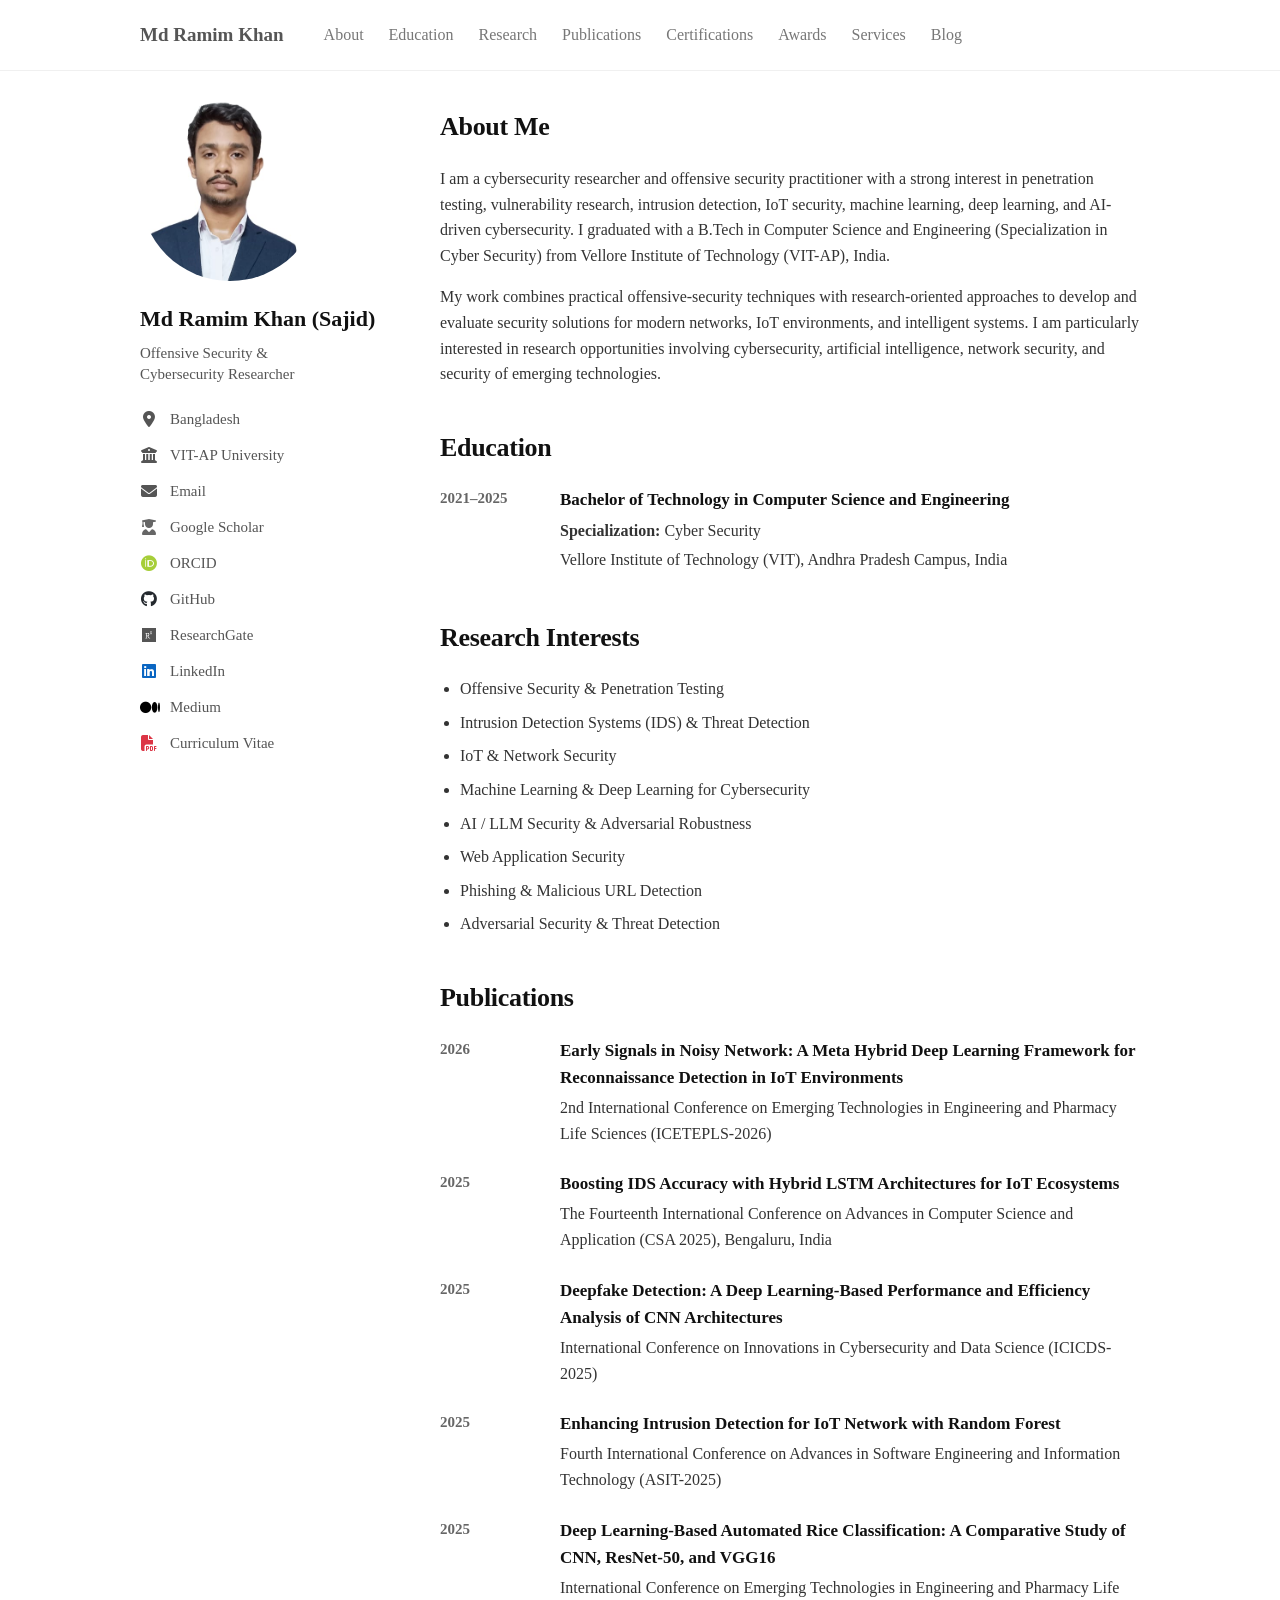
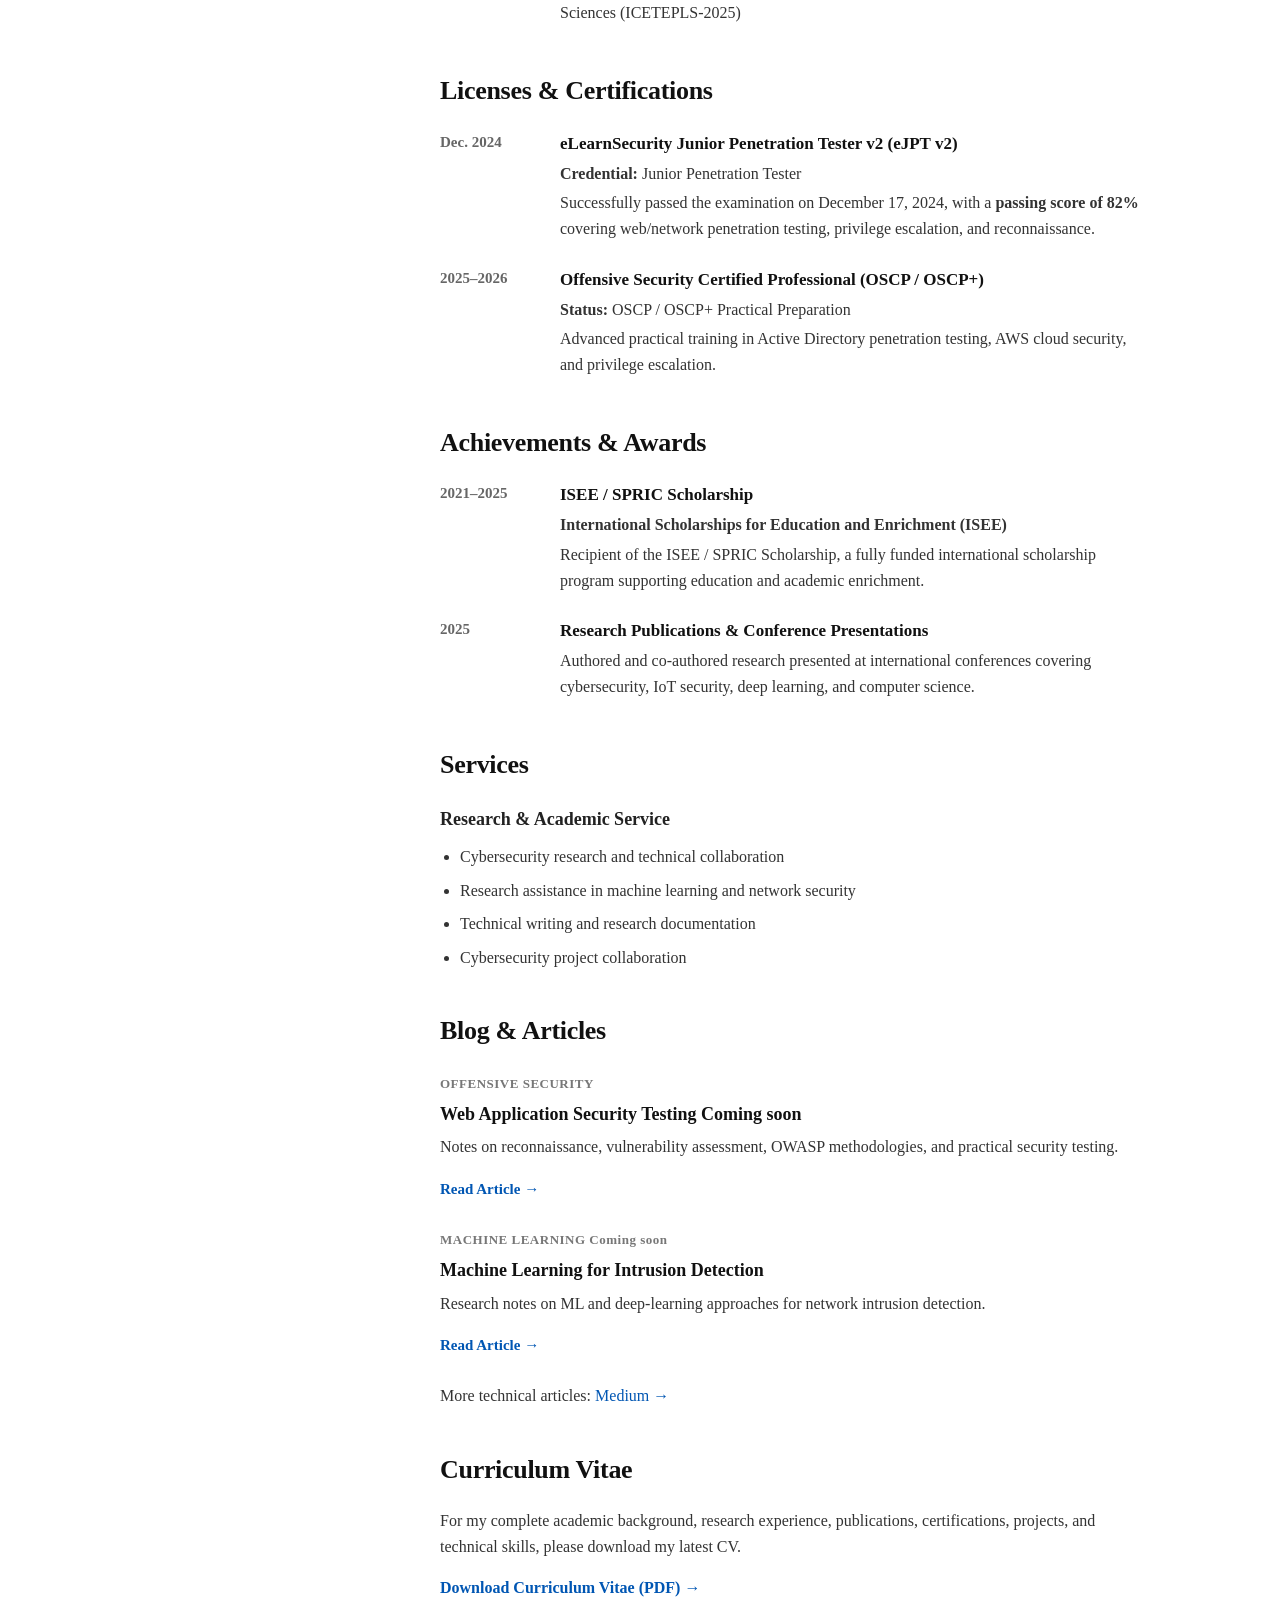
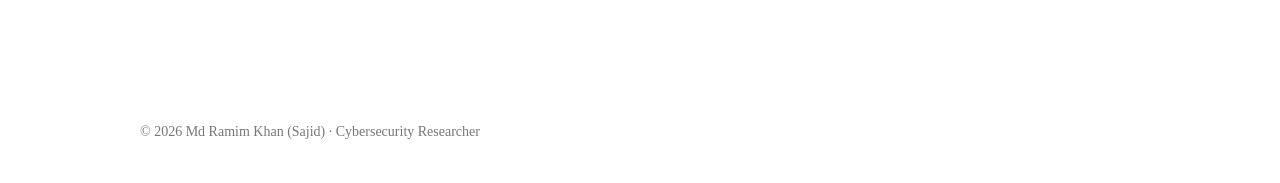
==== commit 8e38ae45: "Update index.html" ====
--- a/index.html
+++ b/index.html
@@ -194,12 +194,12 @@
 <h1>Blog &amp; Articles</h1>
 <div class="blog-item">
   <span>OFFENSIVE SECURITY</span>
-  <h3>Web Application Security Testing</h3>
+  <h3>Web Application Security Testing Coming soon</h3>
   <p>Notes on reconnaissance, vulnerability assessment, OWASP methodologies, and practical security testing.</p>
   <a href="blog.html">Read Article →</a>
 </div>
 <div class="blog-item">
-  <span>MACHINE LEARNING</span>
+  <span>MACHINE LEARNING Coming soon</span>
   <h3>Machine Learning for Intrusion Detection</h3>
   <p>Research notes on ML and deep-learning approaches for network intrusion detection.</p>
   <a href="blog.html">Read Article →</a>
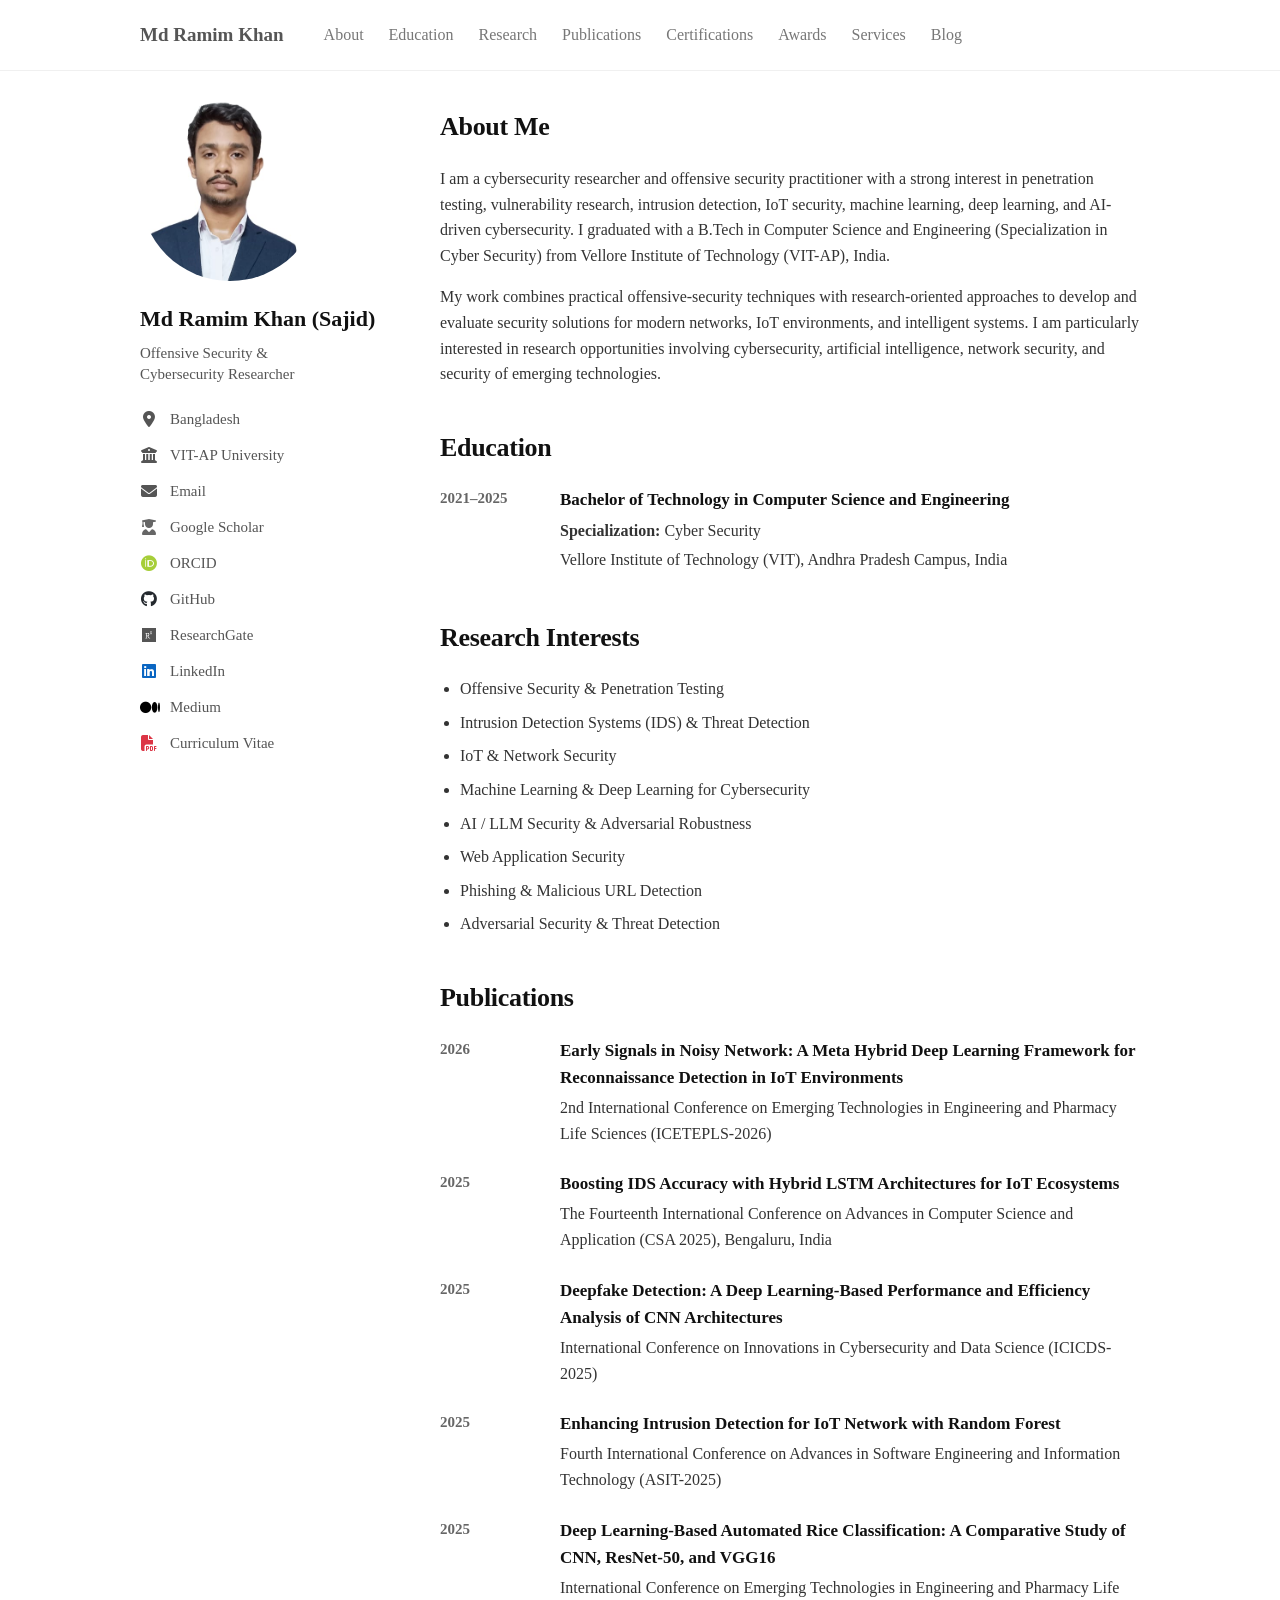
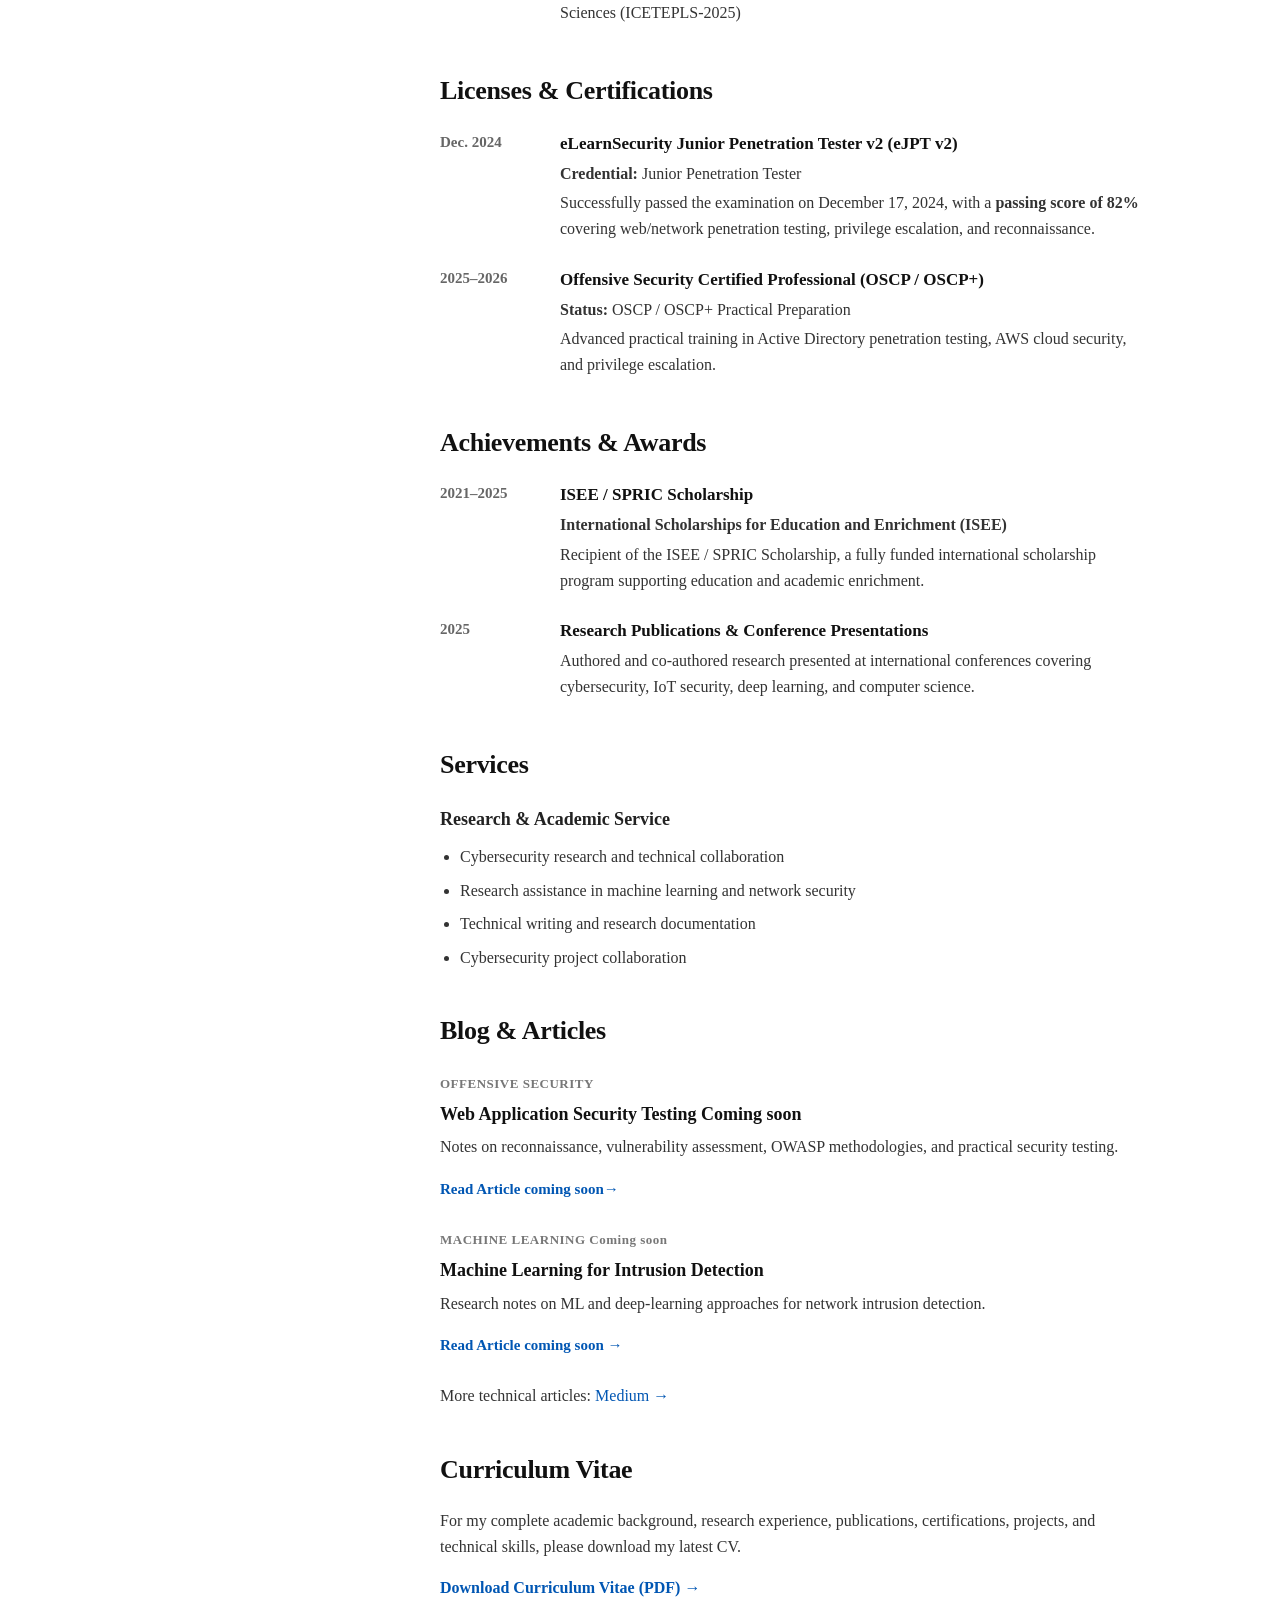
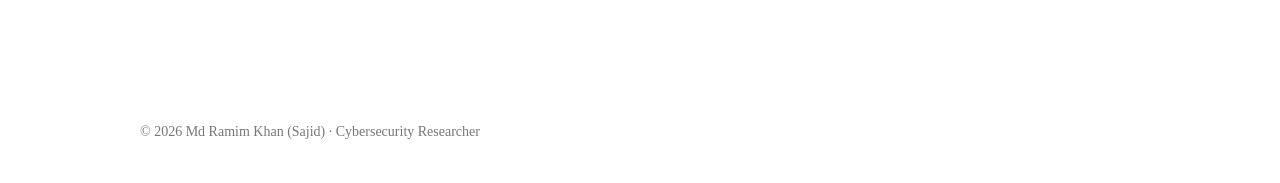
==== commit 106a2641: "Update index.html" ====
--- a/index.html
+++ b/index.html
@@ -196,13 +196,13 @@
   <span>OFFENSIVE SECURITY</span>
   <h3>Web Application Security Testing Coming soon</h3>
   <p>Notes on reconnaissance, vulnerability assessment, OWASP methodologies, and practical security testing.</p>
-  <a href="blog.html">Read Article →</a>
+  <a href="blog.html">Read Article coming soon→</a>
 </div>
 <div class="blog-item">
   <span>MACHINE LEARNING Coming soon</span>
   <h3>Machine Learning for Intrusion Detection</h3>
   <p>Research notes on ML and deep-learning approaches for network intrusion detection.</p>
-  <a href="blog.html">Read Article →</a>
+  <a href="blog.html">Read Article coming soon →</a>
 </div>
 <p style="margin-top: 10px;">More technical articles: <a href="https://medium.com/@romimkhan5588" target="_blank" style="color: #0056b3 !important;">Medium →</a></p>
 </section>
